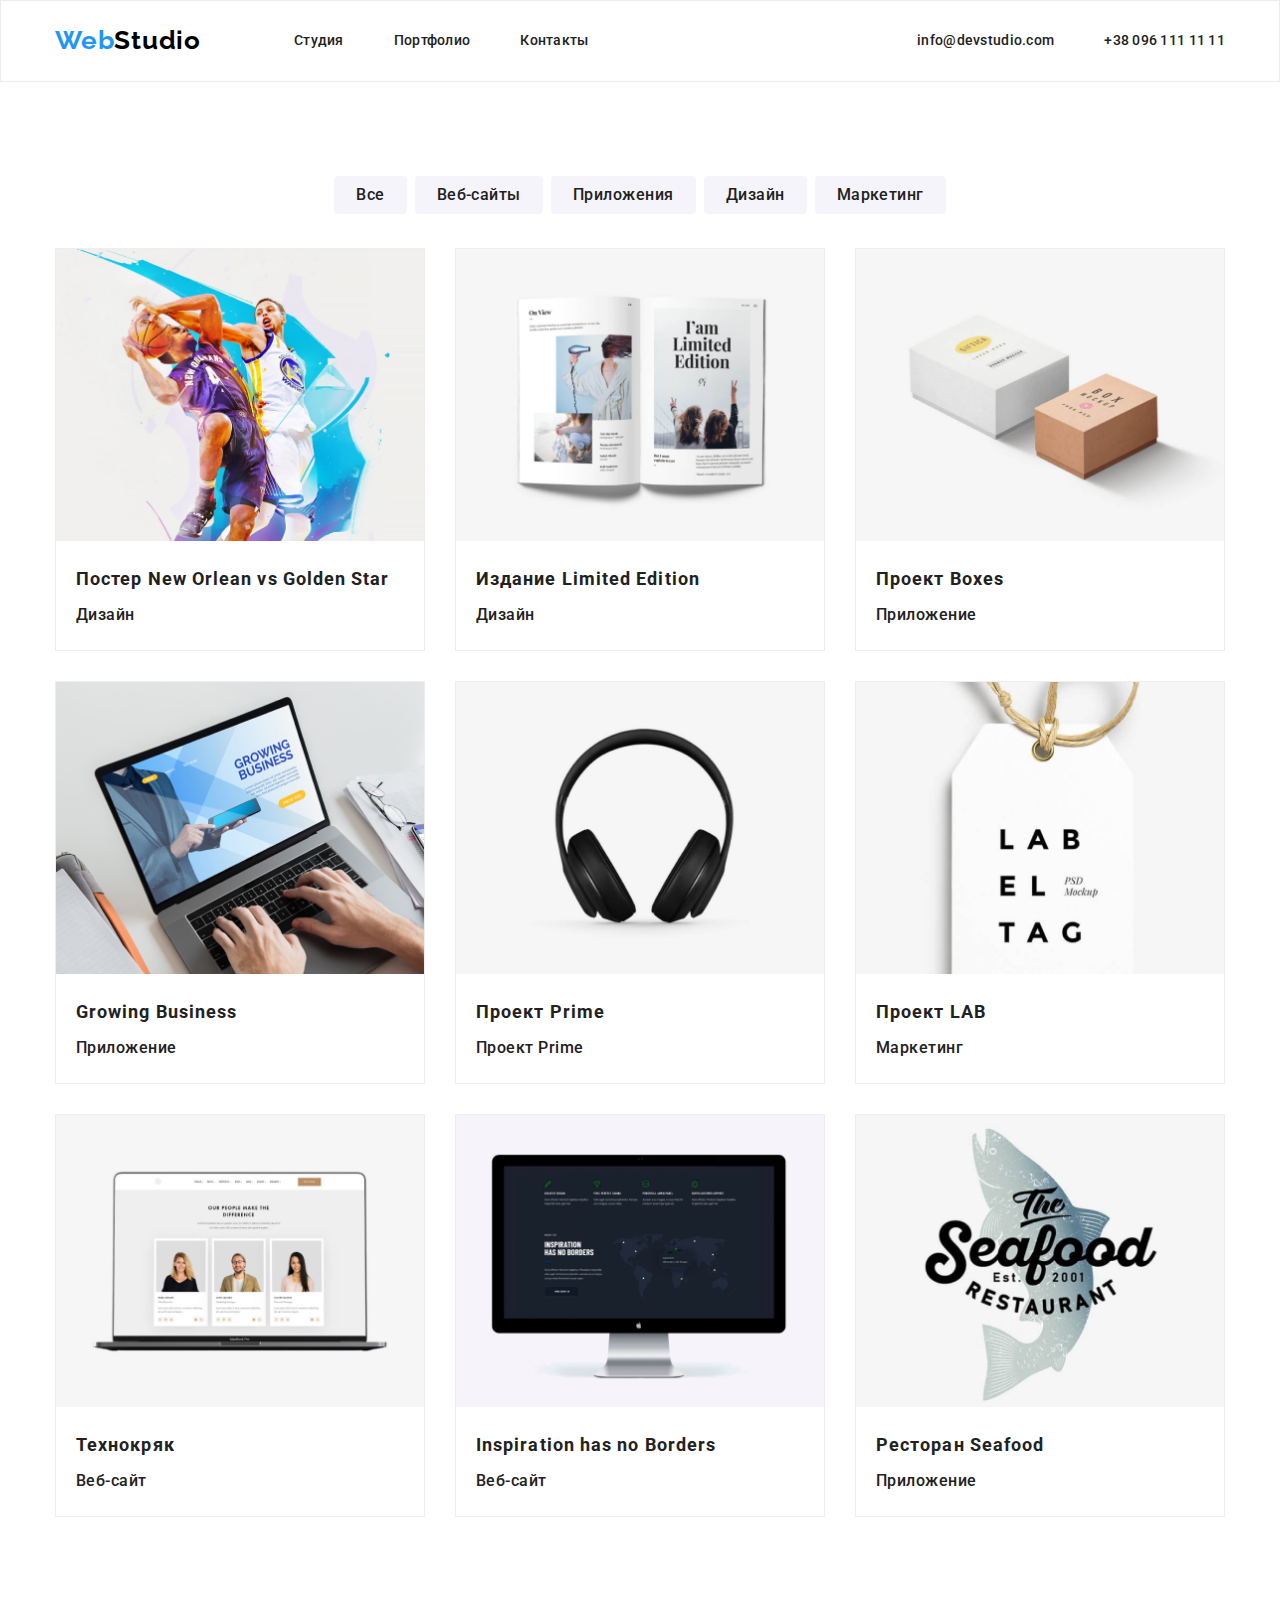
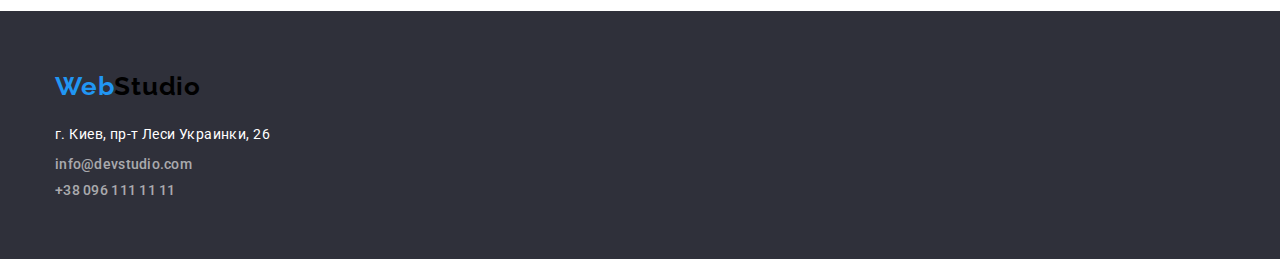
==== portfolio.html @ 7de3bd09 "V2.1 start" ====
<!DOCTYPE html>
<html lang="ru">
  <head>
    <meta charset="UTF-8" />
    <meta name="viewport" content="width=device-width, initial-scale=1.0" />

    <link
      href="https://fonts.googleapis.com/css2?family=Raleway:wght@700&family=Roboto:wght@400;500;700;900&display=swap"
      rel="stylesheet"
    />
    <link
      rel="stylesheet"
      href="https://cdnjs.cloudflare.com/ajax/libs/modern-normalize/1.0.0/modern-normalize.min.css"
    />
    <link rel="stylesheet" href="./css/styles.css" />
    <title>WebStudio</title>
  </head>
  <body>
    <header class="page-header">
      <div class="container">
        <nav class="page-nav">
          <a class="logo" href="/index.html">Web<span>Studio</span></a>
          <ul class="page-nav-list">
            <li class="item"><a class="link" href="/index.html">Студия</a></li>
            <li class="item">
              <a class="link" href="./portfolio.html">Портфолио</a>
            </li>
            <li class="item"><a class="link" href="">Контакты</a></li>
          </ul>
        </nav>
        <ul class="contacts">
          <li class="item">
            <a class="mailto link" href="mailto:info@devstudio.com"
              >info@devstudio.com</a
            >
          </li>
          <li class="item">
            <a class="tel link" href="tel:+380961111111">+38 096 111 11 11</a>
          </li>
        </ul>
      </div>
    </header>
    <main>
      <div class="container">
        <section class="portfolio section">
          <ul class="buttons-list">
            <li class="item"><a class="link" href="">Все</a></li>
            <li class="item"><a class="link" href="">Веб-сайты</a></li>
            <li class="item"><a class="link" href="">Приложения</a></li>
            <li class="item"><a class="link" href="">Дизайн</a></li>
            <li class="item"><a class="link" href="">Маркетинг</a></li>
          </ul>

          <ul class="card-set">
            <li class="item">
              <a href="" class="link"
                ><div class="card-thumb">
                  <img src="./images/bascet.png" alt="технокряк" />
                </div>
                <div class="card-content">
                  <h3 class="card-title">Постер New Orlean vs Golden Star</h3>
                  <p class="card-text">Дизайн</p>
                </div>
              </a>
            </li>

            <li class="item">
              <a href="" class="link"
                ><div class="card-thumb">
                  <img src="./images/book.png" alt="технокряк" />
                </div>
                <div class="card-content">
                  <h3 class="card-title">Издание Limited Edition</h3>
                  <p class="card-text">Дизайн</p>
                </div>
              </a>
            </li>

            <li class="item">
              <a href="" class="link"
                ><div class="card-thumb">
                  <img src="./images/boxes.png" alt="технокряк" />
                </div>
                <div class="card-content">
                  <h3 class="card-title">Проект Boxes</h3>
                  <p class="card-text">Приложение</p>
                </div>
              </a>
            </li>

            <li class="item">
              <a href="" class="link"
                ><div class="card-thumb">
                  <img src="./images/hands.png" alt="технокряк" />
                </div>
                <div class="card-content">
                  <h3 class="card-title">Growing Business</h3>
                  <p class="card-text">Приложение</p>
                </div>
              </a>
            </li>

            <li class="item">
              <a href="" class="link"
                ><div class="card-thumb">
                  <img src="./images/headphone.png" alt="технокряк" />
                </div>
                <div class="card-content">
                  <h3 class="card-title">Проект Prime</h3>
                  <p class="card-text">Проект Prime</p>
                </div>
              </a>
            </li>

            <li class="item">
              <a href="" class="link"
                ><div class="card-thumb">
                  <img src="./images/lab.png" alt="технокряк" />
                </div>
                <div class="card-content">
                  <h3 class="card-title">Проект LAB</h3>
                  <p class="card-text">Маркетинг</p>
                </div>
              </a>
            </li>

            <li class="item">
              <a href="" class="link">
                <div class="card-thumb">
                  <img src="./images/lap.png" alt="технокряк" />
                </div>
                <div class="card-content">
                  <h3 class="card-title">Технокряк</h3>
                  <p class="card-text">Веб-сайт</p>
                </div>
              </a>
            </li>

            <li class="item">
              <a href="" class="link"
                ><div class="card-thumb">
                  <img src="./images/pc.png" alt="технокряк" />
                </div>
                <div class="card-content">
                  <h3 class="card-title">Inspiration has no Borders</h3>
                  <p class="card-text">Веб-сайт</p>
                </div>
              </a>
            </li>

            <li class="item">
              <a href="" class="link"
                ><div class="card-thumb">
                  <img src="./images/shark.png" alt="технокряк" />
                </div>
                <div class="card-content">
                  <h3 class="card-title">Ресторан Seafood</h3>
                  <p class="card-text">Приложение</p>
                </div></a
              >
            </li>
          </ul>
        </section>
      </div>
    </main>
    <footer class="page-footer">
      <div class="container">
        <a class="logo" href="./index.html">Web<span>Studio</span></a>
        <address class="adress">
          <p>г. Киев, пр-т Леси Украинки, 26</p>
          <ul>
            <li>
              <a class="link mail" href="mailto:info@devstudio.com"
                >info@devstudio.com</a
              >
            </li>
            <li>
              <a class="link tel" href="tel:+380961111111">+38 096 111 11 11</a>
            </li>
          </ul>
        </address>
      </div>
    </footer>
  </body>
</html>
---- css/styles.css ----
/* Позиционирование */

/* Блочная модель */

/* Типографика */

/* Отображение */

/* Прочее */

:root {
  --primary-text-color: #757575;
  --secondary-text-color: #212121;
  --accent-color: #2196f3;
  --background-color: #ffffff;
  --primary-white-color: #ffffff;
  --secondary-background-color: #2f303a;
  --team-background-color: #f5f4fa;
  --card-set-gap: 30px;
}

/* utility*/

body {
  background-color: var(--background-color);
  font-family: 'Roboto', 'Open Sans', 'sans-serif';
  color: var(--primary-text-color);
}

ul {
  list-style: none;
  padding: 0;
  margin: 0;
}

a {
  text-decoration: none;
  display: block;
}

h1,
h2,
h3,
h4 {
  margin: 0;
}

p {
  margin: 0;
}

img {
  display: block;
  max-width: 100%;
  height: auto;
}
*,
::after,
::before {
  box-sizing: border-box;
}
/* hide the item */
.hiden {
  position: absolute;
  width: 1px;
  height: 1px;
  margin: -1px;
  padding: 0;
  overflow: hidden;
  border: 0;
  clip: rect(0 0 0 0);
}
.container {
  width: 1200px;
  padding-left: 15px;
  padding-right: 15px;
  margin-left: auto;
  margin-right: auto;
  /* outline: 1px solid rgb(214, 113, 55); */
}

.section {
  padding-top: 94px;
  padding-bottom: 94px;
}

.page-header .container,
.page-nav,
.page-nav-list {
  display: flex;
  align-items: center;
}

.page-header {
  border: 1px solid #ececec;
}

.logo {
  font-family: 'Raleway', 'sans-serif';
  font-weight: 700;
  font-size: 26px;
  line-height: 1.2;
  letter-spacing: 0.03em;
  color: var(--accent-color);
}

.logo span {
  color: #000000;
}

.page-nav .logo {
  margin-right: 93px;
}

.page-nav .item:not(:last-child) {
  margin-right: 50px;
}

.page-nav,
.link,
.contacts {
  font-weight: 500;
  font-size: 14px;
  line-height: 1.14;
  letter-spacing: 0.02em;
  color: var(--secondary-text-color);
}

.page-header .link {
  display: block;
  padding-top: 32px;
  padding-bottom: 32px;
}

.page-header .link:hover,
.page-header .link:focus {
  color: var(--accent-color);
}

.contacts {
  display: flex;
  margin-left: auto;
}

.contacts .item:not(:last-child) {
  margin-right: 50px;
}

/* HERO */

.hero {
  background-color: var(--secondary-background-color);
  text-align: center;
  height: 400px;
}
.hero-title {
  font-weight: 900;
  font-size: 44px;
  line-height: 1.4;

  letter-spacing: 0.06em;
  text-transform: uppercase;
  margin-top: 0;
  margin-bottom: 0;
  color: var(--primary-white-color);
}

.hero-button {
  display: inline-block;
  min-width: 200px;
  padding: 10px 32px;

  font-weight: 700;
  font-size: 16px;
  line-height: 1.8;
  letter-spacing: 0.06em;
  color: var(--primary-white-color);
  background-color: var(--accent-color);
  border-radius: 4px;
}

/* FEATURES */

.features-list {
  display: flex;
}

.features-list-item:not(:last-child) {
  margin-right: var(--card-set-gap);
}

.features-list-item {
  width: calc((100% - 90px) / 4);
}

.features-list-title {
  font-weight: 700;
  font-size: 14px;
  line-height: 1.14;
  letter-spacing: 0.03em;
  text-transform: uppercase;
  color: var(--secondary-text-color);
}

.features-list-text {
  font-size: 14px;
  line-height: 1.7;
  letter-spacing: 0.03em;
}

/* WORKS */

.works .list {
  display: flex;
}

.works .list .item:not(:last-child) {
  margin-right: var(--card-set-gap);
}
.works-title,
.team-title {
  margin-bottom: 50px;
  font-weight: 700;
  font-size: 36px;
  line-height: 1.17;
  text-align: center;
  letter-spacing: 0.03em;
  color: var(--secondary-text-color);
}

/* TEAM */

.taem {
  background-color: var(--team-background-color);
}

.team-list {
  display: flex;
}

.team-list .item:not(:last-child) {
  margin-right: var(--card-set-gap);
}

.team-list .item {
  padding-bottom: 30px;
  background-color: var(--background-color);
  box-shadow: 0px 1px 3px rgba(0, 0, 0, 0.12), 0px 1px 1px rgba(0, 0, 0, 0.14),
    0px 2px 1px rgba(0, 0, 0, 0.2);
  border-radius: 0px 0px 4px 4px;
}

.team-member-foto {
  margin-bottom: var(--card-set-gap);
}

.team-member-name {
  margin-bottom: 10px;
  font-weight: 500;
  font-size: 16px;
  line-height: 1.19;
  text-align: center;
  letter-spacing: 0.03em;
  color: var(--secondary-text-color);
}

.team-member-position {
  font-size: 16px;
  line-height: 1.19;
  text-align: center;
  letter-spacing: 0.03em;
}

/* FOOTER */
.page-footer {
  padding-top: 60px;
  padding-bottom: 60px;
  color: rgba(255, 255, 255, 0.6);
  background-color: var(--secondary-background-color);
}

.page-footer .logo {
  display: block;
  margin-bottom: 21px;
}

.page-footer .adress {
  font-size: 14px;
  line-height: 1.7;
  letter-spacing: 0.03em;
  color: #ffffff;
  font-style: normal;
}

.page-footer .link {
  display: block;
  margin-top: 10px;
  color: rgba(255, 255, 255, 0.6);
}

/* PORTFOLIO */

.section {
  padding-top: 94px;
  padding-bottom: 94px;
}

.buttons-list {
  display: flex;
  justify-content: center;
  margin-bottom: 34px;
}

.buttons-list .item:not(:last-child) {
  margin-right: 8px;
}

.buttons-list .link {
  padding: 6px 22px;
  font-weight: 500;
  font-size: 16px;
  line-height: 1.6;
  text-align: center;
  letter-spacing: 0.03em;
  color: var(--secondary-text-color);
  background-color: var(--team-background-color);
  border-radius: 4px;
}

.buttons-list .link:hover,
.buttons-list .link:focus {
  color: var(--primary-white-color);
  background-color: var(--accent-color);
}

.card-set {
  display: flex;
  flex-wrap: wrap;
}

.card-set .item {
  flex-basis: calc((100% - 60px) / 3);

  margin-right: var(--card-set-gap);
  margin-bottom: var(--card-set-gap);

  border: 1px solid #eeeeee;
}

.card-set .item:nth-child(3n) {
  margin-right: 0;
}
.card-set .item:nth-last-child(-n + 3) {
  margin-bottom: 0;
}

.card-content {
  padding: 20px;
}

.card-title {
  margin-bottom: 4px;
  font-family: Roboto;

  font-weight: 700;
  font-size: 18px;
  line-height: 2;
  letter-spacing: 0.06em;
  color: var(--secondary-text-color);
}

.card-text {
  font-size: 16px;
  line-height: 1.8;
  letter-spacing: 0.03em;
}

/* .declaration-order {
  /* Позиционирование */

/* Блочная модель */

/* Типографика */

/* Отображение */

/* Прочее */

/* :root {
  --primary-text-color: #757575;
  --secondary-text-color: #212121;
  --accent-color: #2196f3;
  --background-color: #ffffff;

  --secondary-background-color: #2f303a;
  --card-set-gap: 30px;
} */
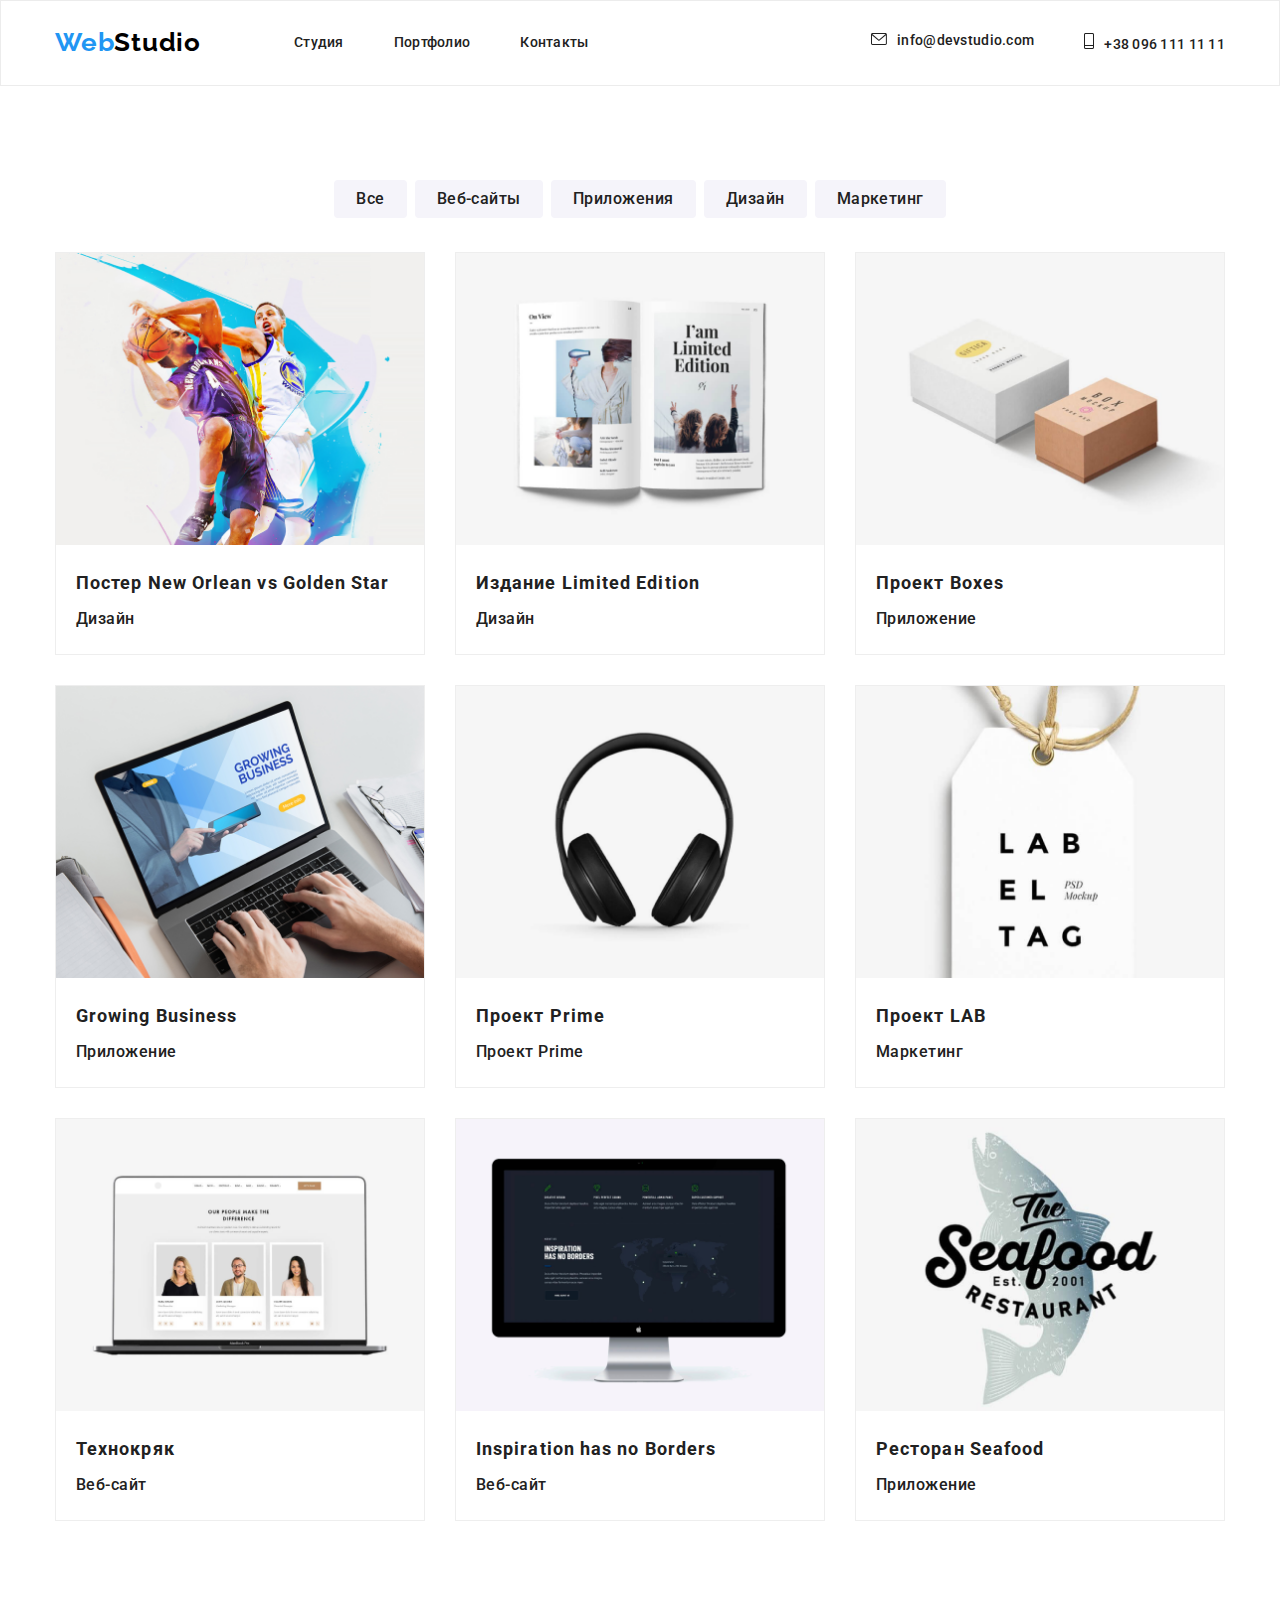
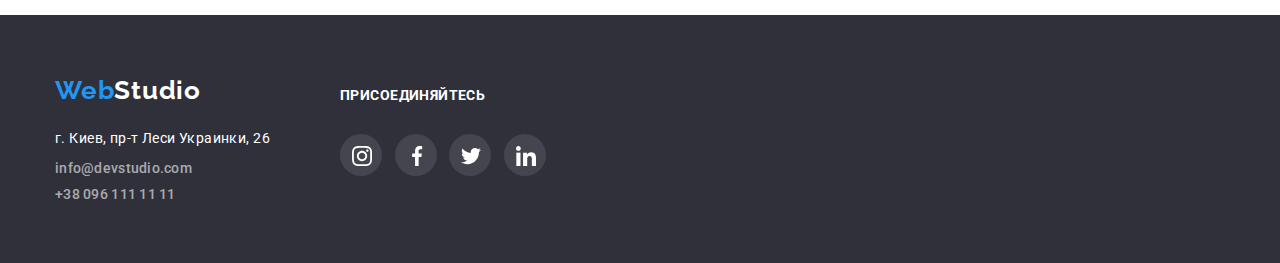
==== commit a0378bf6: "add shadow to portfolio cards" ====
--- a/portfolio.html
+++ b/portfolio.html
@@ -31,11 +31,17 @@
         <ul class="contacts">
           <li class="item">
             <a class="mailto link" href="mailto:info@devstudio.com"
+              ><svg class="icon">
+                <use href="./images/symbol-defs.svg#icon-mail"></use></svg
               >info@devstudio.com</a
             >
           </li>
           <li class="item">
-            <a class="tel link" href="tel:+380961111111">+38 096 111 11 11</a>
+            <a class="tel link" href="tel:+380961111111"
+              ><svg class="icon">
+                <use href="./images/symbol-defs.svg#icon-phone"></use></svg
+              >+38 096 111 11 11</a
+            >
           </li>
         </ul>
       </div>
@@ -165,20 +171,57 @@
     </main>
     <footer class="page-footer">
       <div class="container">
-        <a class="logo" href="./index.html">Web<span>Studio</span></a>
-        <address class="adress">
-          <p>г. Киев, пр-т Леси Украинки, 26</p>
-          <ul>
-            <li>
-              <a class="link mail" href="mailto:info@devstudio.com"
-                >info@devstudio.com</a
-              >
-            </li>
-            <li>
-              <a class="link tel" href="tel:+380961111111">+38 096 111 11 11</a>
-            </li>
-          </ul>
-        </address>
+        <div class="footer-contacts">
+          <a class="logo" href="./index.html">Web<span>Studio</span></a>
+          <address class="adress">
+            <p>г. Киев, пр-т Леси Украинки, 26</p>
+            <ul>
+              <li>
+                <a class="link mail" href="mailto:info@devstudio.com"
+                  >info@devstudio.com</a
+                >
+              </li>
+              <li>
+                <a class="link tel" href="tel:+380961111111"
+                  >+38 096 111 11 11</a
+                >
+              </li>
+            </ul>
+          </address>
+        </div>
+        <div class="footer-social">
+          <h3 class="social-title">присоединяйтесь</h3>
+          <ul class="social-list">
+            <li class="social-list-item">
+              <a class="link" href="">
+                <svg class="icon">
+                  <use href="./images/symbol-defs.svg#icon-instagram"></use>
+                </svg>
+              </a>
+            </li>
+            <li class="social-list-item">
+              <a class="link" href="">
+                <svg class="icon">
+                  <use href="./images/symbol-defs.svg#icon-facebook"></use>
+                </svg>
+              </a>
+            </li>
+            <li class="social-list-item">
+              <a class="link" href="">
+                <svg class="icon">
+                  <use href="./images/symbol-defs.svg#icon-twitter"></use>
+                </svg>
+              </a>
+            </li>
+            <li class="social-list-item">
+              <a class="link" href="">
+                <svg class="icon">
+                  <use href="./images/symbol-defs.svg#icon-linkedin"></use>
+                </svg>
+              </a>
+            </li>
+          </ul>
+        </div>
       </div>
     </footer>
   </body>
--- a/css/styles.css
+++ b/css/styles.css
@@ -84,6 +84,16 @@
   padding-bottom: 94px;
 }
 
+.title {
+  margin-bottom: 50px;
+  font-weight: 700;
+  font-size: 36px;
+  line-height: 1.17;
+  text-align: center;
+  letter-spacing: 0.03em;
+  color: var(--secondary-text-color);
+}
+
 .page-header .container,
 .page-nav,
 .page-nav-list {
@@ -146,12 +156,43 @@
   margin-right: 50px;
 }
 
+.mailto .icon {
+  width: 16px;
+  height: 12px;
+  margin-right: 10px;
+  fill: currentColor;
+}
+
+.tel .icon {
+  width: 10px;
+  height: 16px;
+  margin-right: 10px;
+  fill: currentColor;
+}
+
 /* HERO */
 
 .hero {
+  min-height: 600px;
+  max-width: 1600px;
+  margin-right: auto;
+  margin-left: auto;
   background-color: var(--secondary-background-color);
   text-align: center;
-  height: 400px;
+  background-image: linear-gradient(
+      to left,
+      rgba(47, 48, 58, 0.4),
+      rgba(47, 48, 58, 0.4)
+    ),
+    url(/images/hero.jpg);
+  background-repeat: no-repeat;
+  background-position: center;
+  background-size: cover;
+}
+
+.hero-wraper {
+  padding-bottom: 200px;
+  padding-top: 200px;
 }
 .hero-title {
   font-weight: 900;
@@ -193,12 +234,27 @@
   width: calc((100% - 90px) / 4);
 }
 
+.features-list .thumb {
+  width: 270px;
+  height: 120px;
+  padding: 25px 100px;
+  margin-bottom: var(--card-set-gap);
+  background-color: var(--team-background-color);
+  border-radius: 4px;
+}
+
+.features-list .icon {
+  width: 70px;
+  height: 70px;
+}
+
 .features-list-title {
   font-weight: 700;
   font-size: 14px;
-  line-height: 1.14;
+  line-height: 1.2;
   letter-spacing: 0.03em;
   text-transform: uppercase;
+
   color: var(--secondary-text-color);
 }
 
@@ -216,16 +272,6 @@
 
 .works .list .item:not(:last-child) {
   margin-right: var(--card-set-gap);
-}
-.works-title,
-.team-title {
-  margin-bottom: 50px;
-  font-weight: 700;
-  font-size: 36px;
-  line-height: 1.17;
-  text-align: center;
-  letter-spacing: 0.03em;
-  color: var(--secondary-text-color);
 }
 
 /* TEAM */
@@ -265,10 +311,65 @@
 }
 
 .team-member-position {
+  margin-bottom: 16px;
   font-size: 16px;
   line-height: 1.19;
   text-align: center;
   letter-spacing: 0.03em;
+}
+
+.social-list {
+  display: flex;
+  width: 206px;
+  margin-right: auto;
+  margin-left: auto;
+  justify-content: space-between;
+}
+
+.social-list .link {
+  width: 42px;
+  height: 42px;
+  padding: 12px;
+  border-radius: 50%;
+  background-color: transparent;
+  color: #afb1b8;
+}
+
+.social-list .link:hover,
+.social-list .link:focus {
+  background-color: var(--accent-color);
+  color: var(--primary-white-color);
+}
+
+.social-list .icon {
+  width: 20px;
+  height: 20px;
+  fill: currentColor;
+}
+
+/* CLIENTS */
+
+.clients .list {
+  display: flex;
+  justify-content: space-between;
+}
+.clients .link {
+  padding: 16px 32px;
+  color: #afb1b8;
+  border: 1px solid #afb1b8;
+  border-radius: 4px;
+}
+
+.clients .link:hover,
+.clients .link:focus {
+  color: var(--accent-color);
+  border-color: var(--accent-color);
+}
+
+.clients .icon {
+  width: 106px;
+  height: 60px;
+  fill: currentColor;
 }
 
 /* FOOTER */
@@ -279,16 +380,28 @@
   background-color: var(--secondary-background-color);
 }
 
+.page-footer .container {
+  display: flex;
+}
+
+.footer-contacts {
+  margin-right: 70px;
+}
+
 .page-footer .logo {
   display: block;
   margin-bottom: 21px;
 }
 
+.page-footer .logo span {
+  color: var(--primary-white-color);
+}
+
 .page-footer .adress {
   font-size: 14px;
   line-height: 1.7;
   letter-spacing: 0.03em;
-  color: #ffffff;
+  color: var(--primary-white-color);
   font-style: normal;
 }
 
@@ -296,6 +409,32 @@
   display: block;
   margin-top: 10px;
   color: rgba(255, 255, 255, 0.6);
+}
+
+.page-footer .social-title {
+  padding-top: 12px;
+  margin-bottom: 20px;
+  font-weight: 700;
+  font-size: 14px;
+  line-height: 1.2;
+  letter-spacing: 0.03em;
+  text-transform: uppercase;
+
+  color: var(--primary-white-color);
+}
+
+.page-footer .social-list .link {
+  width: 42px;
+  height: 42px;
+  padding: 12px;
+  border-radius: 50%;
+  background-color: rgba(255, 255, 255, 0.1);
+  color: var(--primary-white-color);
+}
+
+.page-footer .social-list .link:hover,
+.page-footer .social-list .link:focus {
+  background-color: var(--accent-color);
 }
 
 /* PORTFOLIO */
@@ -331,6 +470,8 @@
 .buttons-list .link:focus {
   color: var(--primary-white-color);
   background-color: var(--accent-color);
+  box-shadow: 0px 3px 1px rgba(0, 0, 0, 0.1), 0px 1px 2px rgba(0, 0, 0, 0.08),
+    0px 2px 2px rgba(0, 0, 0, 0.12);
 }
 
 .card-set {
@@ -345,6 +486,12 @@
   margin-bottom: var(--card-set-gap);
 
   border: 1px solid #eeeeee;
+}
+
+.card-set .item:hover,
+.card-set .item:focus {
+  box-shadow: 0px 1px 1px rgba(0, 0, 0, 0.12), 0px 4px 4px rgba(0, 0, 0, 0.06),
+    1px 4px 6px rgba(0, 0, 0, 0.16);
 }
 
 .card-set .item:nth-child(3n) {
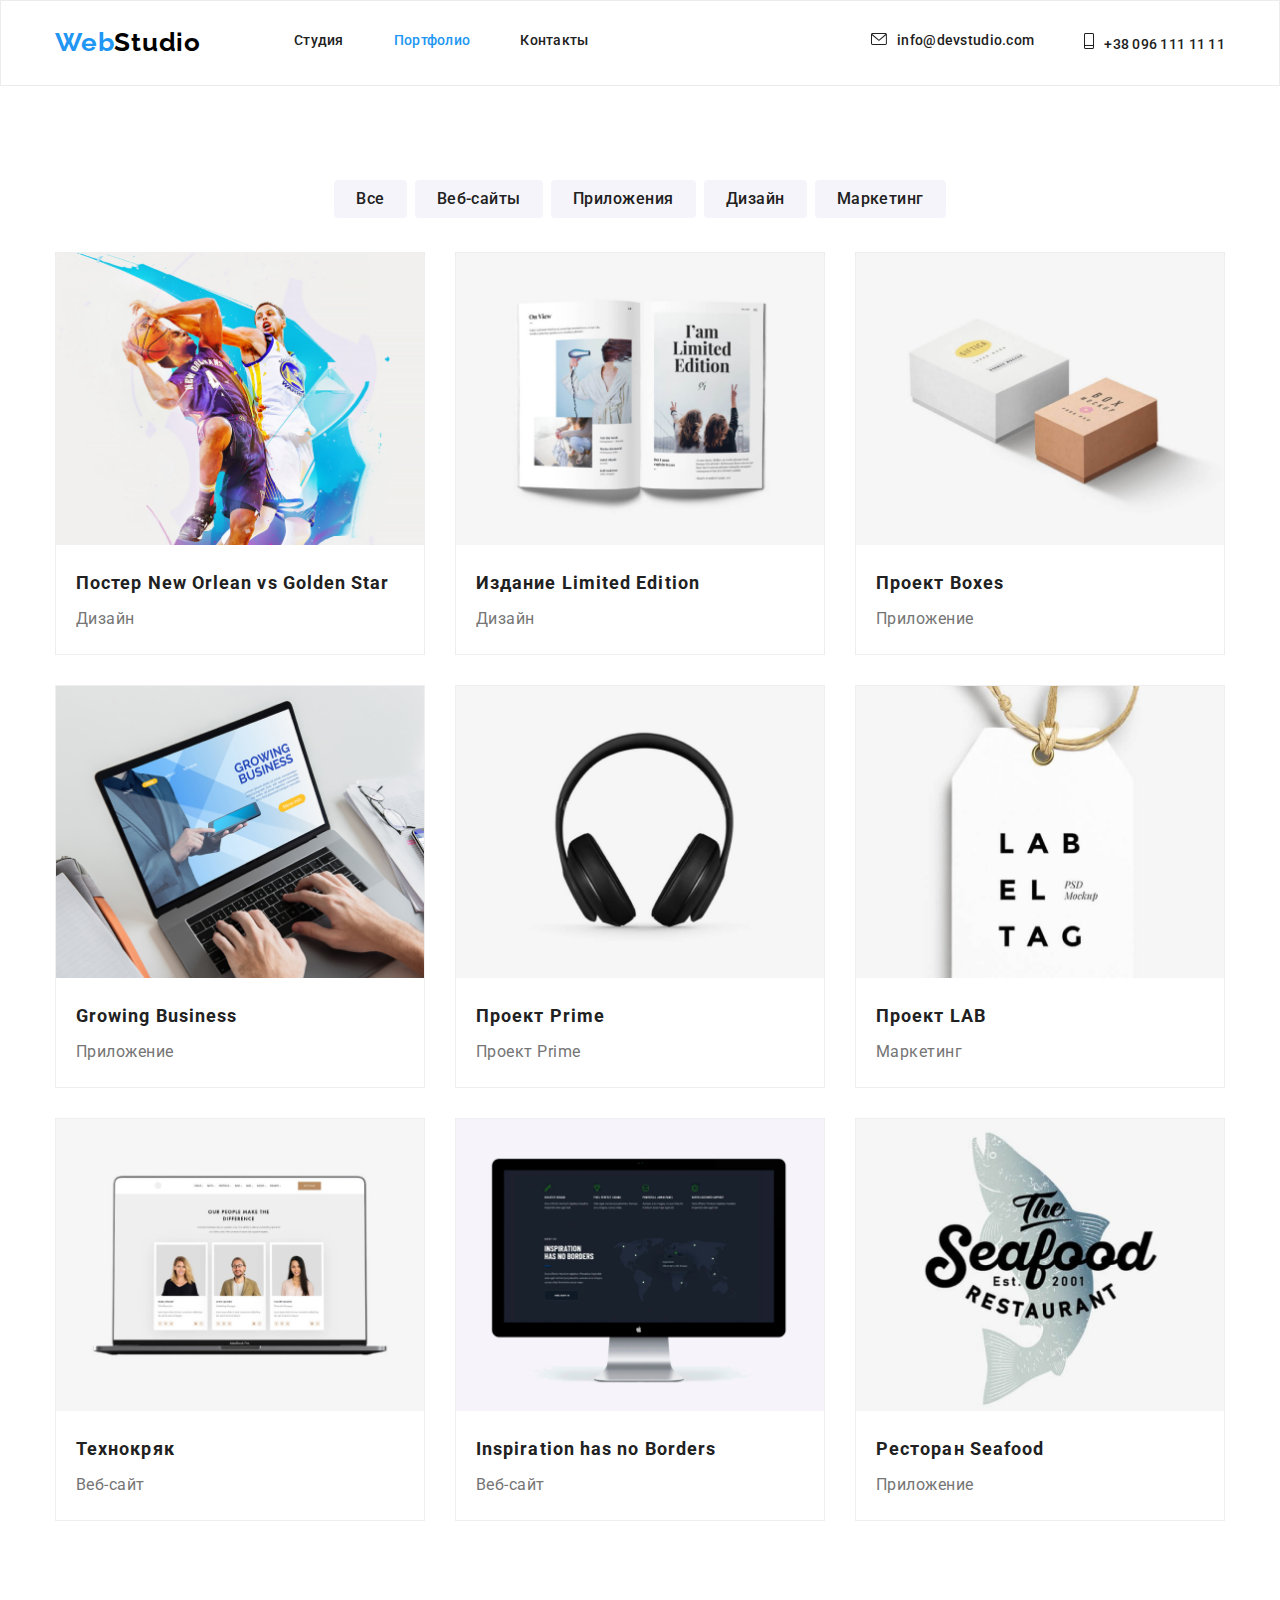
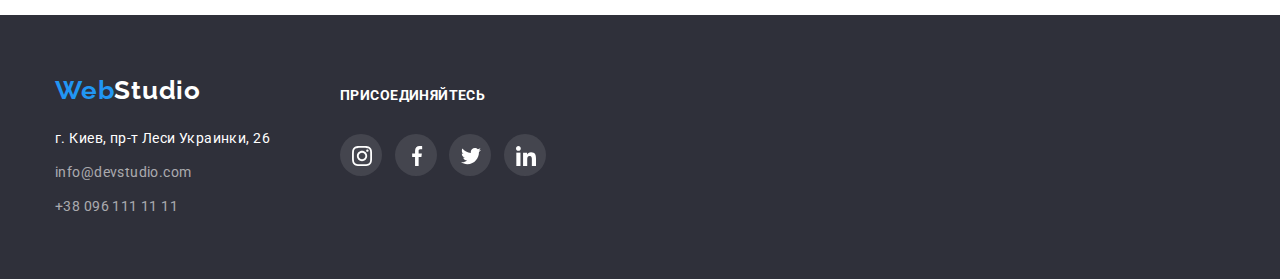
==== commit c052ad11: "Добавление анимаций" ====
--- a/portfolio.html
+++ b/portfolio.html
@@ -23,7 +23,7 @@
           <ul class="page-nav-list">
             <li class="item"><a class="link" href="/index.html">Студия</a></li>
             <li class="item">
-              <a class="link" href="./portfolio.html">Портфолио</a>
+              <a class="link current-page" href="./portfolio.html">Портфолио</a>
             </li>
             <li class="item"><a class="link" href="">Контакты</a></li>
           </ul>
@@ -62,7 +62,16 @@
               <a href="" class="link"
                 ><div class="card-thumb">
                   <img src="./images/bascet.png" alt="технокряк" />
-                </div>
+                  <div class="card-overlay">
+                    <p class="overlay-text">
+                      Технокряк это современная площадка распространения
+                      коронавируса. Компании используют эту платформу для
+                      цифрового шпионажа и атак на защищённые сервера
+                      конкурентов.
+                    </p>
+                  </div>
+                </div>
+
                 <div class="card-content">
                   <h3 class="card-title">Постер New Orlean vs Golden Star</h3>
                   <p class="card-text">Дизайн</p>
@@ -74,6 +83,14 @@
               <a href="" class="link"
                 ><div class="card-thumb">
                   <img src="./images/book.png" alt="технокряк" />
+                  <div class="card-overlay">
+                    <p class="overlay-text">
+                      Технокряк это современная площадка распространения
+                      коронавируса. Компании используют эту платформу для
+                      цифрового шпионажа и атак на защищённые сервера
+                      конкурентов.
+                    </p>
+                  </div>
                 </div>
                 <div class="card-content">
                   <h3 class="card-title">Издание Limited Edition</h3>
@@ -86,6 +103,14 @@
               <a href="" class="link"
                 ><div class="card-thumb">
                   <img src="./images/boxes.png" alt="технокряк" />
+                  <div class="card-overlay">
+                    <p class="overlay-text">
+                      Технокряк это современная площадка распространения
+                      коронавируса. Компании используют эту платформу для
+                      цифрового шпионажа и атак на защищённые сервера
+                      конкурентов.
+                    </p>
+                  </div>
                 </div>
                 <div class="card-content">
                   <h3 class="card-title">Проект Boxes</h3>
@@ -98,6 +123,14 @@
               <a href="" class="link"
                 ><div class="card-thumb">
                   <img src="./images/hands.png" alt="технокряк" />
+                  <div class="card-overlay">
+                    <p class="overlay-text">
+                      Технокряк это современная площадка распространения
+                      коронавируса. Компании используют эту платформу для
+                      цифрового шпионажа и атак на защищённые сервера
+                      конкурентов.
+                    </p>
+                  </div>
                 </div>
                 <div class="card-content">
                   <h3 class="card-title">Growing Business</h3>
@@ -110,6 +143,14 @@
               <a href="" class="link"
                 ><div class="card-thumb">
                   <img src="./images/headphone.png" alt="технокряк" />
+                  <div class="card-overlay">
+                    <p class="overlay-text">
+                      Технокряк это современная площадка распространения
+                      коронавируса. Компании используют эту платформу для
+                      цифрового шпионажа и атак на защищённые сервера
+                      конкурентов.
+                    </p>
+                  </div>
                 </div>
                 <div class="card-content">
                   <h3 class="card-title">Проект Prime</h3>
@@ -122,6 +163,14 @@
               <a href="" class="link"
                 ><div class="card-thumb">
                   <img src="./images/lab.png" alt="технокряк" />
+                  <div class="card-overlay">
+                    <p class="overlay-text">
+                      Технокряк это современная площадка распространения
+                      коронавируса. Компании используют эту платформу для
+                      цифрового шпионажа и атак на защищённые сервера
+                      конкурентов.
+                    </p>
+                  </div>
                 </div>
                 <div class="card-content">
                   <h3 class="card-title">Проект LAB</h3>
@@ -134,6 +183,14 @@
               <a href="" class="link">
                 <div class="card-thumb">
                   <img src="./images/lap.png" alt="технокряк" />
+                  <div class="card-overlay">
+                    <p class="overlay-text">
+                      Технокряк это современная площадка распространения
+                      коронавируса. Компании используют эту платформу для
+                      цифрового шпионажа и атак на защищённые сервера
+                      конкурентов.
+                    </p>
+                  </div>
                 </div>
                 <div class="card-content">
                   <h3 class="card-title">Технокряк</h3>
@@ -146,6 +203,14 @@
               <a href="" class="link"
                 ><div class="card-thumb">
                   <img src="./images/pc.png" alt="технокряк" />
+                  <div class="card-overlay">
+                    <p class="overlay-text">
+                      Технокряк это современная площадка распространения
+                      коронавируса. Компании используют эту платформу для
+                      цифрового шпионажа и атак на защищённые сервера
+                      конкурентов.
+                    </p>
+                  </div>
                 </div>
                 <div class="card-content">
                   <h3 class="card-title">Inspiration has no Borders</h3>
@@ -158,6 +223,14 @@
               <a href="" class="link"
                 ><div class="card-thumb">
                   <img src="./images/shark.png" alt="технокряк" />
+                  <div class="card-overlay">
+                    <p class="overlay-text">
+                      Технокряк это современная площадка распространения
+                      коронавируса. Компании используют эту платформу для
+                      цифрового шпионажа и атак на защищённые сервера
+                      конкурентов.
+                    </p>
+                  </div>
                 </div>
                 <div class="card-content">
                   <h3 class="card-title">Ресторан Seafood</h3>
--- a/css/styles.css
+++ b/css/styles.css
@@ -126,24 +126,39 @@
   margin-right: 50px;
 }
 
-.page-nav,
-.link,
-.contacts {
+.page-header .link {
+  padding-top: 32px;
+  padding-bottom: 32px;
   font-weight: 500;
   font-size: 14px;
   line-height: 1.14;
   letter-spacing: 0.02em;
   color: var(--secondary-text-color);
-}
-
-.page-header .link {
-  display: block;
-  padding-top: 32px;
-  padding-bottom: 32px;
+  transition: color 250ms cubic-bezier(0.4, 0, 0.2, 1);
 }
 
 .page-header .link:hover,
 .page-header .link:focus {
+  color: var(--accent-color);
+}
+
+.page-nav .item::after {
+  display: block;
+  content: '';
+  height: 4px;
+  width: 100%;
+
+  background-color: var(--accent-color);
+  border-radius: 4px;
+  transform: scaleX(0);
+  transition: transform 250ms cubic-bezier(0.4, 0, 0.2, 1);
+}
+
+.page-nav .item:hover::after {
+  transform: scaleX(1);
+}
+
+.page-nav .current-page {
   color: var(--accent-color);
 }
 
@@ -194,6 +209,7 @@
   padding-bottom: 200px;
   padding-top: 200px;
 }
+
 .hero-title {
   font-weight: 900;
   font-size: 44px;
@@ -217,7 +233,57 @@
   letter-spacing: 0.06em;
   color: var(--primary-white-color);
   background-color: var(--accent-color);
+  border: 0px;
   border-radius: 4px;
+}
+
+.backdrop {
+  position: fixed;
+  z-index: 1;
+  top: 0;
+  left: 0;
+  width: 100%;
+  height: 100%;
+  background-color: rgba(0, 0, 0, 0.2);
+  transform: scale(1);
+  opacity: 1;
+  transition: transform 150ms cubic-bezier(0.4, 0, 0.2, 1),
+    opacity 150ms cubic-bezier(0.4, 0, 0.2, 1);
+}
+
+.backdrop.is-hidden {
+  opacity: 0;
+  pointer-events: none;
+  transform: scale(0.1);
+  transition: transform 150ms cubic-bezier(0.4, 0, 0.2, 1),
+    opacity 150ms cubic-bezier(0.4, 0, 0.2, 1);
+}
+
+.modal {
+  position: absolute;
+  top: 50%;
+  left: 50%;
+  transform: translate(-50%, -50%);
+  width: 500px;
+  height: 500px;
+  background-color: var(--primary-white-color);
+}
+
+.close-button {
+  position: absolute;
+  right: 8px;
+  top: 8px;
+  width: 30px;
+  height: 30px;
+  border: 1px solid rgba(0, 0, 0, 0.1);
+  border-radius: 50%;
+  background-color: var(--primary-white-color);
+}
+
+.close-button .icon {
+  width: 11px;
+  height: 11px;
+  fill: rgb(0, 0, 0);
 }
 
 /* FEATURES */
@@ -270,6 +336,28 @@
   display: flex;
 }
 
+.works .item {
+  position: relative;
+}
+
+.works .description {
+  position: absolute;
+  bottom: 0;
+  width: 100%;
+  padding-top: 28px;
+  padding-bottom: 28px;
+
+  font-weight: 700;
+  font-size: 14px;
+  line-height: 1.2;
+  text-align: center;
+  letter-spacing: 0.03em;
+  text-transform: uppercase;
+
+  color: var(--primary-white-color);
+  background: rgba(47, 48, 58, 0.8);
+}
+
 .works .list .item:not(:last-child) {
   margin-right: var(--card-set-gap);
 }
@@ -333,6 +421,8 @@
   border-radius: 50%;
   background-color: transparent;
   color: #afb1b8;
+  transition: color 250ms cubic-bezier(0.4, 0, 0.2, 1),
+    background-color 250ms cubic-bezier(0.4, 0, 0.2, 1);
 }
 
 .social-list .link:hover,
@@ -358,6 +448,8 @@
   color: #afb1b8;
   border: 1px solid #afb1b8;
   border-radius: 4px;
+  transition: color 250ms cubic-bezier(0.4, 0, 0.2, 1),
+    border-color 250ms cubic-bezier(0.4, 0, 0.2, 1);
 }
 
 .clients .link:hover,
@@ -430,6 +522,7 @@
   border-radius: 50%;
   background-color: rgba(255, 255, 255, 0.1);
   color: var(--primary-white-color);
+  transition: background-color 250ms cubic-bezier(0.4, 0, 0.2, 1);
 }
 
 .page-footer .social-list .link:hover,
@@ -464,6 +557,9 @@
   color: var(--secondary-text-color);
   background-color: var(--team-background-color);
   border-radius: 4px;
+  transition: box-shadow 250ms cubic-bezier(0.4, 0, 0.2, 1),
+    color 250ms cubic-bezier(0.4, 0, 0.2, 1),
+    background-color 250ms cubic-bezier(0.4, 0, 0.2, 1);
 }
 
 .buttons-list .link:hover,
@@ -486,12 +582,44 @@
   margin-bottom: var(--card-set-gap);
 
   border: 1px solid #eeeeee;
+}
+
+.card-thumb {
+  position: relative;
+  overflow: hidden;
+}
+
+.card-overlay {
+  position: absolute;
+  top: 0;
+  left: 0;
+  display: flex;
+  justify-content: center;
+  align-items: center;
+  width: 100%;
+  height: 100%;
+  background-color: rgba(33, 150, 243, 0.9);
+  transform: translateY(100%);
+  transition: transform 250ms cubic-bezier(0.4, 0, 0.2, 1);
+}
+
+.overlay-text {
+  padding-left: 24px;
+  padding-right: 24px;
+  font-size: 18px;
+  line-height: 1.6;
+  letter-spacing: 0.03em;
+  color: var(--primary-white-color);
 }
 
 .card-set .item:hover,
 .card-set .item:focus {
   box-shadow: 0px 1px 1px rgba(0, 0, 0, 0.12), 0px 4px 4px rgba(0, 0, 0, 0.06),
     1px 4px 6px rgba(0, 0, 0, 0.16);
+}
+
+.card-set > .item:hover .card-overlay {
+  transform: translateY(0);
 }
 
 .card-set .item:nth-child(3n) {
@@ -520,6 +648,8 @@
   font-size: 16px;
   line-height: 1.8;
   letter-spacing: 0.03em;
+
+  color: #757575;
 }
 
 /* .declaration-order {
